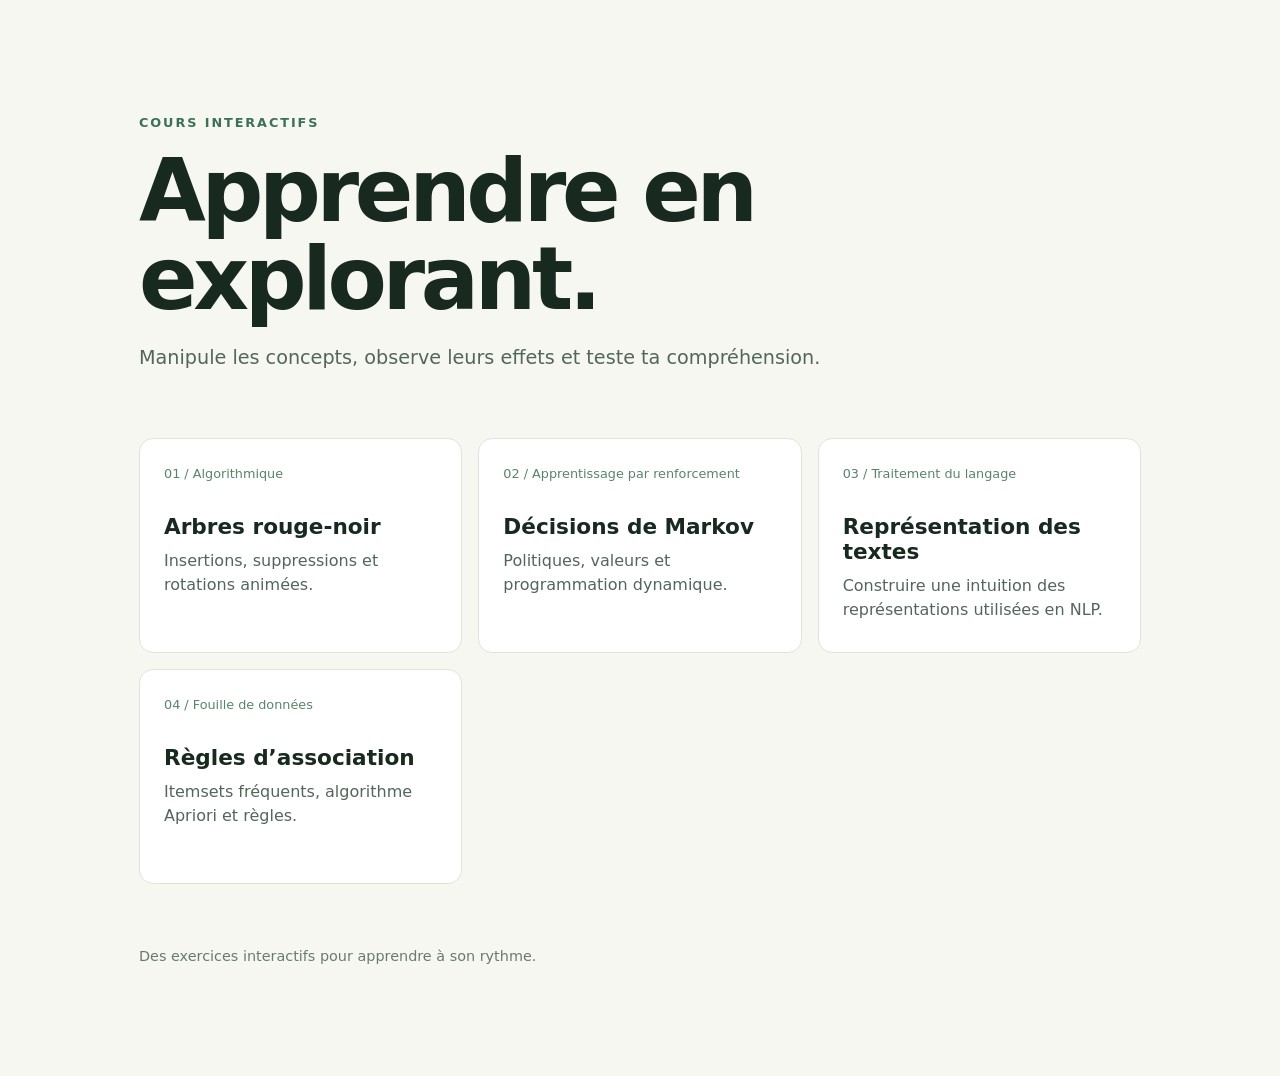
==== index.html @ 18567e79 "Add interactive learning sites and deployment guide" ====
<!doctype html>
<html lang="fr"><head><meta charset="utf-8"><meta name="viewport" content="width=device-width, initial-scale=1"><meta name="description" content="Des cours interactifs pour explorer les algorithmes et l'intelligence artificielle."><title>Apprendre en explorant</title><style>
:root{font-family:system-ui,sans-serif;color:#182920;background:#f6f7f1}*{box-sizing:border-box}body{margin:0}main{max-width:1050px;margin:auto;padding:7rem 1.5rem}header{max-width:720px;margin-bottom:4rem}.label{font-size:.8rem;font-weight:700;letter-spacing:.15em;text-transform:uppercase;color:#3c7156}h1{font-size:clamp(2.8rem,7vw,5.4rem);line-height:1.02;letter-spacing:-.05em;margin:1rem 0}header p{font-size:1.2rem;line-height:1.65;color:#53665b}.grid{display:grid;grid-template-columns:repeat(auto-fit,minmax(240px,1fr));gap:1rem}a.card{display:block;min-height:215px;padding:1.5rem;color:inherit;text-decoration:none;background:#fff;border:1px solid #dce5db;border-radius:14px;transition:transform .2s,border-color .2s}a.card:hover{transform:translateY(-4px);border-color:#559572}a:focus-visible{outline:3px solid #277750;outline-offset:4px}.n{font-size:.8rem;color:#59856a}h2{font-size:1.35rem;margin:2rem 0 .6rem}article p{color:#53665b;line-height:1.5;margin:0}footer{margin-top:4rem;color:#697b70;font-size:.9rem}
</style></head><body><main><header><span class="label">Cours interactifs</span><h1>Apprendre en explorant.</h1><p>Manipule les concepts, observe leurs effets et teste ta compréhension.</p></header><div class="grid"><a class="card" href="arbres-rouge-noir/"><article><span class="n">01 / Algorithmique</span><h2>Arbres rouge-noir</h2><p>Insertions, suppressions et rotations animées.</p></article></a><a class="card" href="markov/"><article><span class="n">02 / Apprentissage par renforcement</span><h2>Décisions de Markov</h2><p>Politiques, valeurs et programmation dynamique.</p></article></a><a class="card" href="nlp/"><article><span class="n">03 / Traitement du langage</span><h2>Représentation des textes</h2><p>Construire une intuition des représentations utilisées en NLP.</p></article></a><a class="card" href="apriori/"><article><span class="n">04 / Fouille de données</span><h2>Règles d’association</h2><p>Itemsets fréquents, algorithme Apriori et règles.</p></article></a></div><footer>Des exercices interactifs pour apprendre à son rythme.</footer></main></body></html>
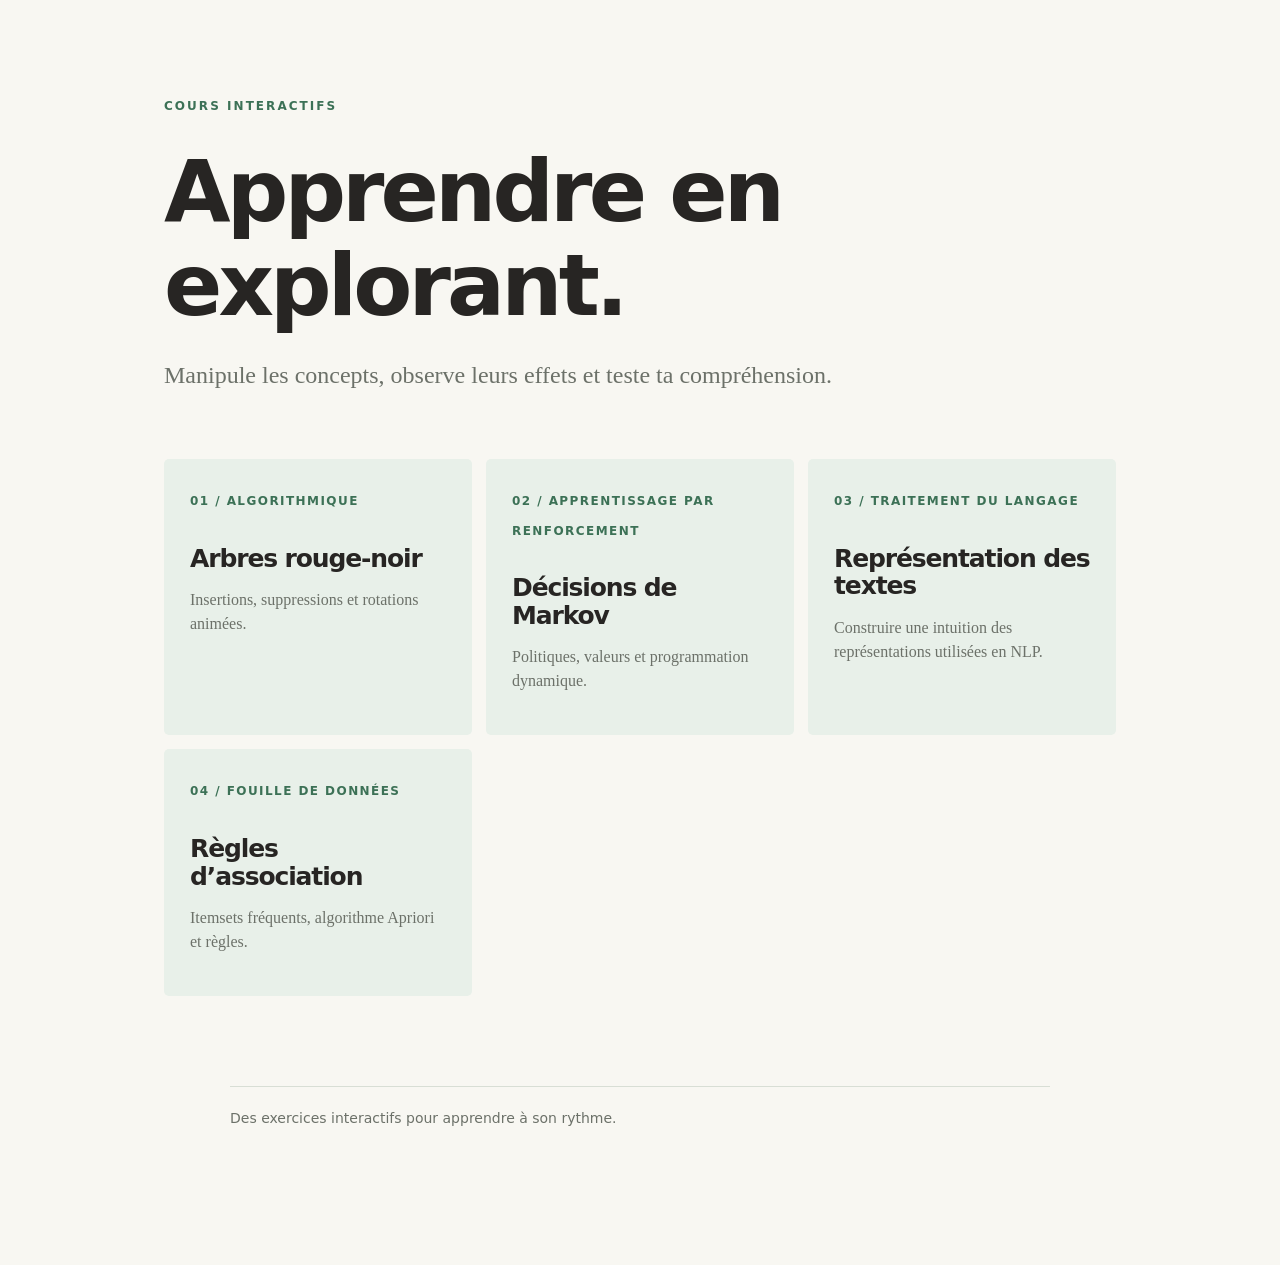
==== commit 97f296e7: "Unify learning site styles" ====
--- a/index.html
+++ b/index.html
@@ -1,4 +1,2 @@
 <!doctype html>
-<html lang="fr"><head><meta charset="utf-8"><meta name="viewport" content="width=device-width, initial-scale=1"><meta name="description" content="Des cours interactifs pour explorer les algorithmes et l'intelligence artificielle."><title>Apprendre en explorant</title><style>
-:root{font-family:system-ui,sans-serif;color:#182920;background:#f6f7f1}*{box-sizing:border-box}body{margin:0}main{max-width:1050px;margin:auto;padding:7rem 1.5rem}header{max-width:720px;margin-bottom:4rem}.label{font-size:.8rem;font-weight:700;letter-spacing:.15em;text-transform:uppercase;color:#3c7156}h1{font-size:clamp(2.8rem,7vw,5.4rem);line-height:1.02;letter-spacing:-.05em;margin:1rem 0}header p{font-size:1.2rem;line-height:1.65;color:#53665b}.grid{display:grid;grid-template-columns:repeat(auto-fit,minmax(240px,1fr));gap:1rem}a.card{display:block;min-height:215px;padding:1.5rem;color:inherit;text-decoration:none;background:#fff;border:1px solid #dce5db;border-radius:14px;transition:transform .2s,border-color .2s}a.card:hover{transform:translateY(-4px);border-color:#559572}a:focus-visible{outline:3px solid #277750;outline-offset:4px}.n{font-size:.8rem;color:#59856a}h2{font-size:1.35rem;margin:2rem 0 .6rem}article p{color:#53665b;line-height:1.5;margin:0}footer{margin-top:4rem;color:#697b70;font-size:.9rem}
-</style></head><body><main><header><span class="label">Cours interactifs</span><h1>Apprendre en explorant.</h1><p>Manipule les concepts, observe leurs effets et teste ta compréhension.</p></header><div class="grid"><a class="card" href="arbres-rouge-noir/"><article><span class="n">01 / Algorithmique</span><h2>Arbres rouge-noir</h2><p>Insertions, suppressions et rotations animées.</p></article></a><a class="card" href="markov/"><article><span class="n">02 / Apprentissage par renforcement</span><h2>Décisions de Markov</h2><p>Politiques, valeurs et programmation dynamique.</p></article></a><a class="card" href="nlp/"><article><span class="n">03 / Traitement du langage</span><h2>Représentation des textes</h2><p>Construire une intuition des représentations utilisées en NLP.</p></article></a><a class="card" href="apriori/"><article><span class="n">04 / Fouille de données</span><h2>Règles d’association</h2><p>Itemsets fréquents, algorithme Apriori et règles.</p></article></a></div><footer>Des exercices interactifs pour apprendre à son rythme.</footer></main></body></html>
+<html lang="fr" data-course="portal"><head><meta charset="utf-8"><meta name="viewport" content="width=device-width, initial-scale=1"><meta name="description" content="Des cours interactifs pour explorer les algorithmes et l'intelligence artificielle."><title>Apprendre en explorant</title><link rel="stylesheet" href="styles.css"></head><body><main><header><span class="label">Cours interactifs</span><h1>Apprendre en explorant.</h1><p>Manipule les concepts, observe leurs effets et teste ta compréhension.</p></header><div class="grid"><a class="card" href="arbres-rouge-noir/"><article><span class="n">01 / Algorithmique</span><h2>Arbres rouge-noir</h2><p>Insertions, suppressions et rotations animées.</p></article></a><a class="card" href="markov/"><article><span class="n">02 / Apprentissage par renforcement</span><h2>Décisions de Markov</h2><p>Politiques, valeurs et programmation dynamique.</p></article></a><a class="card" href="nlp/"><article><span class="n">03 / Traitement du langage</span><h2>Représentation des textes</h2><p>Construire une intuition des représentations utilisées en NLP.</p></article></a><a class="card" href="apriori/"><article><span class="n">04 / Fouille de données</span><h2>Règles d’association</h2><p>Itemsets fréquents, algorithme Apriori et règles.</p></article></a></div><footer>Des exercices interactifs pour apprendre à son rythme.</footer></main></body></html>
--- a/styles.css
+++ b/styles.css
@@ -0,0 +1,260 @@
+/* Composants de arbres-rouge-noir */
+html[data-course="arbres-rouge-noir"]{--ink:#272523;--red:#b73932;--paper:#f8f7f2;--muted:#77716c}
+:where(html[data-course="arbres-rouge-noir"]) *{box-sizing:border-box}
+:where(html[data-course="arbres-rouge-noir"]) body{margin:0;background:var(--paper);color:var(--ink);font:18px/1.65 Georgia,serif}
+:where(html[data-course="arbres-rouge-noir"]) header{padding:26px 7vw;border-bottom:1px solid #ddd;display:flex;justify-content:space-between;font:600 12px/1.4 system-ui;letter-spacing:.14em;text-transform:uppercase}
+:where(html[data-course="arbres-rouge-noir"]) header span{color:var(--red)}
+:where(html[data-course="arbres-rouge-noir"]) main{max-width:820px;margin:auto;padding:0 24px}
+:where(html[data-course="arbres-rouge-noir"]) h1,:where(html[data-course="arbres-rouge-noir"]) h2,:where(html[data-course="arbres-rouge-noir"]) h3{font-family:system-ui;line-height:1.1;letter-spacing:-.045em}
+:where(html[data-course="arbres-rouge-noir"]) h1{font-size:clamp(48px,9vw,86px);margin:24px 0}
+:where(html[data-course="arbres-rouge-noir"]) h2{font-size:clamp(32px,5vw,48px);margin:100px 0 25px}
+:where(html[data-course="arbres-rouge-noir"]) h3{font-size:25px;margin-top:44px}
+:where(html[data-course="arbres-rouge-noir"]) .hero{padding:90px 0 55px}
+:where(html[data-course="arbres-rouge-noir"]) .eyebrow,:where(html[data-course="arbres-rouge-noir"]) .label{font:700 12px system-ui;letter-spacing:.17em;text-transform:uppercase;color:var(--red)}
+:where(html[data-course="arbres-rouge-noir"]) .lead{font-size:24px;max-width:660px;color:#554f49}
+:where(html[data-course="arbres-rouge-noir"]) .rule{border:0;border-top:1px solid #dedbd3;margin:60px 0}
+:where(html[data-course="arbres-rouge-noir"]) .demo{margin:35px -35px;padding:25px 35px 30px;background:#eeede7;border-radius:5px}
+:where(html[data-course="arbres-rouge-noir"]) .demo-head{display:flex;justify-content:space-between;gap:10px;align-items:center;font:600 12px system-ui;letter-spacing:.1em;text-transform:uppercase;color:#6c6660}
+:where(html[data-course="arbres-rouge-noir"]) .canvas{width:100%;height:auto;display:block;min-height:220px}
+:where(html[data-course="arbres-rouge-noir"]) .controls{display:flex;flex-wrap:wrap;gap:8px;align-items:center}
+:where(html[data-course="arbres-rouge-noir"]) button,:where(html[data-course="arbres-rouge-noir"]) input{font:600 14px system-ui;border:1px solid #c8c3b9;border-radius:4px;padding:10px 13px;background:#fff;color:#36312e}
+:where(html[data-course="arbres-rouge-noir"]) button{cursor:pointer}
+:where(html[data-course="arbres-rouge-noir"]) button:hover,:where(html[data-course="arbres-rouge-noir"]) button:focus-visible{border-color:var(--red);color:var(--red)}
+:where(html[data-course="arbres-rouge-noir"]) button.primary{background:#a93630;border-color:#a93630;color:white}
+:where(html[data-course="arbres-rouge-noir"]) input{width:110px}
+:where(html[data-course="arbres-rouge-noir"]) input[type=range]{width:100%;accent-color:var(--red);padding:0}
+:where(html[data-course="arbres-rouge-noir"]) .status{font:15px/1.5 system-ui;margin:15px 0 0;min-height:3em}
+:where(html[data-course="arbres-rouge-noir"]) .callout{border-left:3px solid var(--red);padding:5px 0 5px 22px;margin:35px 0}
+:where(html[data-course="arbres-rouge-noir"]) .formula{text-align:center;font-size:26px;padding:15px}
+:where(html[data-course="arbres-rouge-noir"]) .small{font:14px/1.6 system-ui;color:#6c6660}
+:where(html[data-course="arbres-rouge-noir"]) code,:where(html[data-course="arbres-rouge-noir"]) pre{font-family:ui-monospace,monospace;font-size:.85em}
+:where(html[data-course="arbres-rouge-noir"]) pre{overflow:auto;background:#262625;color:#f2efe9;padding:22px;border-radius:5px;line-height:1.55}
+:where(html[data-course="arbres-rouge-noir"]) .quiz{border-top:1px solid #ccc;padding:22px 0}
+:where(html[data-course="arbres-rouge-noir"]) .quiz button{display:block;width:100%;text-align:left;margin:7px 0}
+:where(html[data-course="arbres-rouge-noir"]) .answer{font:15px/1.5 system-ui}
+:where(html[data-course="arbres-rouge-noir"]) .good{color:#26744e}
+:where(html[data-course="arbres-rouge-noir"]) .bad{color:#a93630}
+:where(html[data-course="arbres-rouge-noir"]) nav{display:flex;gap:16px;flex-wrap:wrap;font:13px system-ui}
+:where(html[data-course="arbres-rouge-noir"]) a{color:#a93630}
+:where(html[data-course="arbres-rouge-noir"]) footer{margin:90px 0 45px;border-top:1px solid #ddd;padding-top:20px}
+:where(html[data-course="arbres-rouge-noir"]) .steps{display:grid;grid-template-columns:repeat(auto-fit,minmax(170px,1fr));gap:12px}
+:where(html[data-course="arbres-rouge-noir"]) .step{background:#efeee9;padding:18px;font:15px/1.5 system-ui}
+:where(html[data-course="arbres-rouge-noir"]) .step b{display:block;color:#a93630}
+:where(html[data-course="arbres-rouge-noir"]) .rolelegend{flex-wrap:wrap;margin-top:12px}
+:where(html[data-course="arbres-rouge-noir"]) .rolelegend i{display:inline-block;width:12px;height:12px;border-radius:50%;margin-right:5px}
+:where(html[data-course="arbres-rouge-noir"]) .legend{display:flex;gap:15px;font:13px system-ui;align-items:center}
+:where(html[data-course="arbres-rouge-noir"]) .dot{display:inline-block;width:12px;height:12px;border-radius:50%;background:#ae3731;margin-right:5px}
+:where(html[data-course="arbres-rouge-noir"]) .dot.black{background:#303132}
+@media(max-width:600px){:where(html[data-course="arbres-rouge-noir"]) .demo{margin:25px -12px;padding:20px 12px}
+:where(html[data-course="arbres-rouge-noir"]) .hero{padding-top:55px}
+:where(html[data-course="arbres-rouge-noir"]) body{font-size:17px}
+:where(html[data-course="arbres-rouge-noir"]) header{padding:20px 24px}
+:where(html[data-course="arbres-rouge-noir"]) .canvas{min-height:160px}}
+
+/* Composants de apriori */
+html[data-course="apriori"]{--ink:#20343c;--muted:#62767b;--paper:#f7f5ef;--teal:#05796d;--gold:#edb356;--red:#b44a48}
+:where(html[data-course="apriori"]) *{box-sizing:border-box}
+:where(html[data-course="apriori"]) body{margin:0;background:var(--paper);color:var(--ink);font:16px/1.65 system-ui,sans-serif}
+:where(html[data-course="apriori"]) nav{position:sticky;top:0;background:#f7f5efed;backdrop-filter:blur(12px);z-index:4;border-bottom:1px solid #dadfd8;padding:12px 5%;display:flex;gap:22px;align-items:center;overflow:auto;white-space:nowrap}
+:where(html[data-course="apriori"]) nav a{color:var(--ink);text-decoration:none;font-size:13px;font-weight:700}
+:where(html[data-course="apriori"]) nav b{color:var(--teal);margin-right:auto}
+:where(html[data-course="apriori"]) .wrap{max-width:1040px;margin:auto;padding:0 28px}
+:where(html[data-course="apriori"]) header{padding:75px 0 50px;display:grid;grid-template-columns:1.1fr .9fr;gap:55px;align-items:center}
+:where(html[data-course="apriori"]) h1{font:600 clamp(44px,7vw,78px)/1.02 Georgia,serif;letter-spacing:-.04em;margin:15px 0 25px}
+:where(html[data-course="apriori"]) h2{font:600 clamp(32px,4vw,45px)/1.1 Georgia,serif;letter-spacing:-.025em;margin:10px 0 22px}
+:where(html[data-course="apriori"]) h3{font-size:20px;margin:25px 0 8px}
+:where(html[data-course="apriori"]) .eyebrow{text-transform:uppercase;letter-spacing:.16em;font-size:11px;font-weight:800;color:var(--teal)}
+:where(html[data-course="apriori"]) .intro{font-size:19px;color:#50666a}
+:where(html[data-course="apriori"]) .hero{background:#dbece6;border-radius:18px;padding:30px;min-height:240px;display:grid;place-content:center;text-align:center}
+:where(html[data-course="apriori"]) .formula{font:600 24px Georgia,serif}
+:where(html[data-course="apriori"]) .hero p{color:#56716b}
+:where(html[data-course="apriori"]) section{padding:65px 0;border-top:1px solid #d9dfd8}
+:where(html[data-course="apriori"]) .narrow{max-width:750px}
+:where(html[data-course="apriori"]) .panel{background:white;border:1px solid #dfe6df;border-radius:16px;padding:24px;margin:22px 0;box-shadow:0 8px 25px #1d4a3510}
+:where(html[data-course="apriori"]) .grid{display:grid;grid-template-columns:1fr 1fr;gap:18px}
+:where(html[data-course="apriori"]) .note{padding:16px 20px;background:#e4f1e9;border-left:4px solid var(--teal);border-radius:4px}
+:where(html[data-course="apriori"]) .warn{background:#fff2dc;border-color:var(--gold)}
+:where(html[data-course="apriori"]) button,:where(html[data-course="apriori"]) select{font:inherit}
+:where(html[data-course="apriori"]) button,:where(html[data-course="apriori"]) .tab{border:1px solid #c9d9d2;border-radius:9px;background:white;color:var(--ink);padding:9px 15px;cursor:pointer}
+:where(html[data-course="apriori"]) button:hover{border-color:var(--teal)}
+:where(html[data-course="apriori"]) button.active,:where(html[data-course="apriori"]) .primary{background:var(--teal);border-color:var(--teal);color:white}
+:where(html[data-course="apriori"]) .controls{display:flex;gap:8px;align-items:center;flex-wrap:wrap;margin:12px 0}
+:where(html[data-course="apriori"]) .controls label{font-weight:700}
+:where(html[data-course="apriori"]) .step{font-size:13px;color:var(--muted)}
+:where(html[data-course="apriori"]) input[type=range]{accent-color:var(--teal);width:min(420px,100%)}
+:where(html[data-course="apriori"]) .tablewrap{overflow:auto}
+:where(html[data-course="apriori"]) table{width:100%;border-collapse:collapse;font-size:14px}
+:where(html[data-course="apriori"]) td,:where(html[data-course="apriori"]) th{text-align:left;border-bottom:1px solid #edf0ed;padding:9px 11px;vertical-align:top}
+:where(html[data-course="apriori"]) th{font-size:12px;color:#617477}
+:where(html[data-course="apriori"]) tr.hit{background:#dff3e8}
+:where(html[data-course="apriori"]) tr.dim{opacity:.45}
+:where(html[data-course="apriori"]) .chip{display:inline-block;background:#e6f2ed;color:#176558;border-radius:30px;padding:3px 9px;margin:2px;font-size:13px;font-weight:700}
+:where(html[data-course="apriori"]) .rare{background:#fbe6e1;color:#9d3f38}
+:where(html[data-course="apriori"]) .pruned{background:#edf0ef;color:#7d8985}
+:where(html[data-course="apriori"]) .stage{animation:arrive .3s ease}
+@keyframes arrive{from{opacity:.4;transform:translateY(6px)}to{opacity:1;transform:translateY(0)}}
+:where(html[data-course="apriori"]) .items{display:flex;flex-wrap:wrap;gap:5px}
+:where(html[data-course="apriori"]) .item{display:inline-grid;place-content:center;min-width:29px;height:29px;padding:0 6px;border-radius:7px;background:#e8efec;color:#46635c;font-weight:700}
+:where(html[data-course="apriori"]) .selected{background:var(--teal);color:white}
+:where(html[data-course="apriori"]) .stats{display:flex;gap:12px;flex-wrap:wrap}
+:where(html[data-course="apriori"]) .stat{flex:1;min-width:130px;background:#f3f6f3;padding:15px;border-radius:10px}
+:where(html[data-course="apriori"]) .stat b{display:block;font-size:25px;color:var(--teal)}
+:where(html[data-course="apriori"]) .small{font-size:13px;color:var(--muted)}
+:where(html[data-course="apriori"]) .answer{display:none;background:#edf7f0;padding:14px;border-radius:8px}
+:where(html[data-course="apriori"]) .answer.show{display:block}
+:where(html[data-course="apriori"]) footer{padding:35px 0 70px;color:var(--muted)}
+@media(max-width:700px){:where(html[data-course="apriori"]) header,:where(html[data-course="apriori"]) .grid{grid-template-columns:1fr}
+:where(html[data-course="apriori"]) header{padding:45px 0}
+:where(html[data-course="apriori"]) section{padding:45px 0}
+:where(html[data-course="apriori"]) nav{gap:14px}}
+
+/* Composants de nlp */
+html[data-course="nlp"]{--ink:#252a32;--blue:#376dc3;--red:#d66251;--gold:#d4a54b;--paper:#faf9f6}
+:where(html[data-course="nlp"]) *{box-sizing:border-box}
+:where(html[data-course="nlp"]) body{margin:0;color:var(--ink);background:var(--paper);font:18px/1.72 Georgia,serif}
+:where(html[data-course="nlp"]) header{padding:90px 20px 60px;text-align:center;background:#f1f2f1}
+:where(html[data-course="nlp"]) header .eyebrow,:where(html[data-course="nlp"]) .kicker{font:700 12px/1.4 system-ui;letter-spacing:.16em;text-transform:uppercase;color:#78828a}
+:where(html[data-course="nlp"]) h1{font-size:clamp(42px,7vw,78px);line-height:1.08;letter-spacing:-.04em;margin:18px 0}
+:where(html[data-course="nlp"]) h2{font-size:38px;line-height:1.2;margin:85px 0 24px}
+:where(html[data-course="nlp"]) h3{font-size:25px;margin-top:45px}
+:where(html[data-course="nlp"]) p{margin:20px 0}
+:where(html[data-course="nlp"]) article{max-width:760px;margin:auto;padding:0 22px 100px}
+:where(html[data-course="nlp"]) a{color:#376dc3}
+:where(html[data-course="nlp"]) nav{font:14px/1.8 system-ui;text-align:center;max-width:800px;margin:30px auto 0}
+:where(html[data-course="nlp"]) nav a{display:inline-block;margin:0 9px}
+:where(html[data-course="nlp"]) .lead{max-width:580px;margin:auto;color:#56606a;font-size:21px}
+:where(html[data-course="nlp"]) .demo{margin:35px -55px;padding:30px 35px;background:#eef1f2;border-radius:4px;font-family:system-ui,sans-serif;font-size:15px;line-height:1.5;overflow:auto}
+:where(html[data-course="nlp"]) .demo h4{font-size:14px;margin:0 0 16px;color:#59646d;letter-spacing:.03em}
+:where(html[data-course="nlp"]) .control{display:flex;align-items:center;gap:15px;flex-wrap:wrap;margin:16px 0}
+:where(html[data-course="nlp"]) input[type=range]{accent-color:var(--blue);flex:1;min-width:130px}
+:where(html[data-course="nlp"]) button,:where(html[data-course="nlp"]) select{font:inherit;border:1px solid #c8d0d5;background:white;padding:8px 13px;border-radius:5px;color:#29333b;cursor:pointer}
+:where(html[data-course="nlp"]) button:hover{border-color:var(--blue)}
+:where(html[data-course="nlp"]) .tokens{display:flex;gap:8px;flex-wrap:wrap;min-height:54px;align-items:center}
+:where(html[data-course="nlp"]) .token{background:#dbe7f8;color:#29518e;padding:7px 12px;border-radius:5px;transition:transform .3s,background .3s}
+:where(html[data-course="nlp"]) .token.active{background:#436fbd;color:white;transform:translateY(-6px)}
+:where(html[data-course="nlp"]) .matrix{border-collapse:separate;border-spacing:5px;margin:15px auto; font:14px system-ui;text-align:center}
+:where(html[data-course="nlp"]) .matrix td,:where(html[data-course="nlp"]) .matrix th{min-width:48px;padding:8px;border-radius:4px}
+:where(html[data-course="nlp"]) .matrix td{background:#fff}
+:where(html[data-course="nlp"]) .matrix .on{background:#b8d0f0}
+:where(html[data-course="nlp"]) .matrix .selected{outline:3px solid #d66251}
+:where(html[data-course="nlp"]) .note{font:15px/1.6 system-ui;color:#58636a;border-left:3px solid #9aadc2;padding-left:17px}
+:where(html[data-course="nlp"]) .formula{text-align:center;font:20px/1.7 Georgia,serif;padding:18px;overflow:auto}
+:where(html[data-course="nlp"]) pre{background:#26313c;color:#edf4f6;padding:22px;border-radius:5px;overflow:auto;font:14px/1.6 monospace}
+:where(html[data-course="nlp"]) .bars{display:grid;gap:12px}
+:where(html[data-course="nlp"]) .barline{display:grid;grid-template-columns:85px 1fr 62px;gap:10px;align-items:center}
+:where(html[data-course="nlp"]) .bar{height:22px;background:#c8d7e4;border-radius:3px;overflow:hidden}
+:where(html[data-course="nlp"]) .bar span{display:block;height:100%;background:#537fbd;transition:width .3s}
+:where(html[data-course="nlp"]) .metrics{display:grid;grid-template-columns:repeat(3,1fr);gap:10px}
+:where(html[data-course="nlp"]) .metrics div{background:white;padding:14px;text-align:center}
+:where(html[data-course="nlp"]) .metrics strong{display:block;font-size:24px;color:var(--blue)}
+:where(html[data-course="nlp"]) .quiz button{display:block;width:100%;text-align:left;margin:8px 0}
+:where(html[data-course="nlp"]) .feedback{font-weight:600;min-height:24px}
+:where(html[data-course="nlp"]) svg{max-width:100%;display:block;margin:auto}
+:where(html[data-course="nlp"]) footer{border-top:1px solid #d7dcde;margin-top:70px;padding-top:25px;font:14px/1.7 system-ui;color:#68757d}
+@media(max-width:800px){:where(html[data-course="nlp"]) .demo{margin:30px -8px;padding:22px 16px}
+:where(html[data-course="nlp"]) .matrix td,:where(html[data-course="nlp"]) .matrix th{min-width:35px;padding:6px}
+:where(html[data-course="nlp"]) header{padding-top:65px}
+:where(html[data-course="nlp"]) .metrics{grid-template-columns:1fr 1fr}}
+
+/* Composants de markov */
+:where(html[data-course="markov"]) pre{overflow:auto;background:#eff2ef;padding:18px;border-radius:6px;font:14px/1.6 monospace}
+:where(html[data-course="markov"]) pre code{background:none;padding:0}
+:where(html[data-course="markov"]) input[type=number]{width:110px;padding:8px;border:1px solid #aebfc3;border-radius:5px}
+html[data-course="markov"]{--ink:#242b30;--muted:#68737b;--blue:#3c7895;--orange:#e78d5f;--paper:#faf9f6}
+:where(html[data-course="markov"]) *{box-sizing:border-box}
+:where(html[data-course="markov"]) body{margin:0;background:var(--paper);color:var(--ink);font:18px/1.7 Georgia,serif}
+:where(html[data-course="markov"]) header,:where(html[data-course="markov"]) main,:where(html[data-course="markov"]) footer{max-width:850px;margin:auto;padding:0 26px}
+:where(html[data-course="markov"]) header{padding-top:72px}
+:where(html[data-course="markov"]) h1,:where(html[data-course="markov"]) h2,:where(html[data-course="markov"]) h3,:where(html[data-course="markov"]) nav,:where(html[data-course="markov"]) button,:where(html[data-course="markov"]) label,:where(html[data-course="markov"]) .eyebrow,:where(html[data-course="markov"]) .small,:where(html[data-course="markov"]) .formula,:where(html[data-course="markov"]) .stats,:where(html[data-course="markov"]) select,:where(html[data-course="markov"]) input{font-family:system-ui,sans-serif}
+:where(html[data-course="markov"]) h1{font-size:clamp(42px,7vw,76px);letter-spacing:-.055em;line-height:1.05;margin:20px 0}
+:where(html[data-course="markov"]) h2{font-size:clamp(30px,5vw,44px);letter-spacing:-.035em;line-height:1.15;margin-top:100px}
+:where(html[data-course="markov"]) h3{font-size:23px;margin-top:50px}
+:where(html[data-course="markov"]) .eyebrow{font-size:12px;letter-spacing:.16em;text-transform:uppercase;color:var(--blue);font-weight:700}
+:where(html[data-course="markov"]) .lead{font-size:22px;max-width:690px;color:#4e5960}
+:where(html[data-course="markov"]) nav{display:flex;gap:18px;flex-wrap:wrap;border-top:1px solid #d5d9d8;border-bottom:1px solid #d5d9d8;padding:14px 0;margin:50px 0;font-size:13px;font-weight:650}
+:where(html[data-course="markov"]) a{color:#326d89}
+:where(html[data-course="markov"]) nav a{text-decoration:none}
+:where(html[data-course="markov"]) p{max-width:700px}
+:where(html[data-course="markov"]) .demo{background:#edf2f2;border:1px solid #dce5e5;border-radius:8px;padding:24px;margin:32px 0;font:15px/1.5 system-ui,sans-serif}
+:where(html[data-course="markov"]) .stage{display:flex;justify-content:center;align-items:center;gap:25px;min-height:170px;flex-wrap:wrap}
+:where(html[data-course="markov"]) .node{width:106px;height:106px;border-radius:50%;border:3px solid #82a8b6;background:#fff;display:grid;place-items:center;text-align:center;font-weight:700;font-size:23px;position:relative}
+:where(html[data-course="markov"]) .node.active{background:#d9edf1;border-color:#287b95;box-shadow:0 0 0 8px #cfe3e8}
+:where(html[data-course="markov"]) .arrow{font-size:24px;color:var(--blue)}
+:where(html[data-course="markov"]) .controls{display:flex;align-items:center;gap:12px;flex-wrap:wrap;margin-top:18px}
+:where(html[data-course="markov"]) button,:where(html[data-course="markov"]) select{background:#fff;border:1px solid #aebfc3;color:#24414b;padding:9px 14px;border-radius:5px;font-size:14px}
+:where(html[data-course="markov"]) button{cursor:pointer}
+:where(html[data-course="markov"]) button.primary{background:#397d91;color:white;border-color:#397d91}
+:where(html[data-course="markov"]) button:hover{filter:brightness(.95)}
+:where(html[data-course="markov"]) input[type=range]{accent-color:#397d91;max-width:230px}
+:where(html[data-course="markov"]) .small{font-size:13px;color:#65747a}
+:where(html[data-course="markov"]) .formula{background:#fff;border-left:3px solid #73a2b0;padding:16px 20px;margin:26px 0;font-size:16px;overflow:auto}
+:where(html[data-course="markov"]) .stats{font-size:14px;display:flex;gap:24px;flex-wrap:wrap;color:#435c64}
+:where(html[data-course="markov"]) .stat strong{display:block;font-size:24px;color:#243b44}
+:where(html[data-course="markov"]) .bar{height:16px;background:#d6e0e0;border-radius:10px;overflow:hidden;display:flex;margin:10px 0}
+:where(html[data-course="markov"]) .bar i{display:block;background:#4d8fa2}
+:where(html[data-course="markov"]) .bar i+ i{background:#e39368}
+:where(html[data-course="markov"]) .note{border-left:3px solid var(--orange);padding-left:19px;color:#5b6161}
+:where(html[data-course="markov"]) .quiz{border-top:1px solid #d8dfdd;padding:23px 0}
+:where(html[data-course="markov"]) .quiz p{font-size:18px;margin:0 0 12px}
+:where(html[data-course="markov"]) .answer{display:none;padding:13px;background:#e5f1ed;margin-top:12px;font:15px/1.5 system-ui}
+:where(html[data-course="markov"]) .answer.show{display:block}
+:where(html[data-course="markov"]) footer{padding-top:100px;padding-bottom:90px;color:#69777a;font:13px/1.7 system-ui}
+:where(html[data-course="markov"]) code{background:#eef1ef;padding:2px 5px}
+:where(html[data-course="markov"]) .tag{color:var(--blue);font:700 12px system-ui;letter-spacing:.12em}
+:where(html[data-course="markov"]) canvas{width:100%;height:170px}
+@media(max-width:600px){:where(html[data-course="markov"]) body{font-size:17px}
+:where(html[data-course="markov"]) .demo{padding:16px}
+:where(html[data-course="markov"]) .node{width:82px;height:82px}
+:where(html[data-course="markov"]) .stage{gap:12px}
+:where(html[data-course="markov"]) header{padding-top:42px}}
+
+/* Base commune : typographie, rythme, surfaces et contrôles. */
+html[data-course="arbres-rouge-noir"] {--accent:#a93630;--surface:#eeede7;--paper:#f8f7f2;--ink:#272523;--muted:#6c6660;--line:#d8d5ce}
+html[data-course="apriori"] {--accent:#05796d;--surface:#e6f0eb;--paper:#f8f7f2;--ink:#20343c;--muted:#62767b;--line:#d6e1db}
+html[data-course="nlp"] {--accent:#376dc3;--surface:#e9eef5;--paper:#f8f7f2;--ink:#252a32;--muted:#66717d;--line:#d5dce5}
+html[data-course="markov"] {--accent:#397d91;--surface:#e8f0f1;--paper:#f8f7f2;--ink:#242b30;--muted:#68737b;--line:#d4dfe0}
+html * {box-sizing:border-box}
+html body {margin:0;background:var(--paper);color:var(--ink);font:18px/1.65 Georgia,serif}
+html h1,html h2,html h3 {font-family:system-ui,sans-serif;line-height:1.1;letter-spacing:-.045em}
+html h1 {font-size:clamp(48px,9vw,86px);margin:24px 0}
+html h2 {font-size:clamp(32px,5vw,48px);margin:100px 0 25px}
+html h3 {font-size:25px;margin-top:44px}
+html a {color:var(--accent)}
+html main,html article {max-width:820px;margin:auto;padding:0 24px}
+html[data-course="nlp"] header,html[data-course="markov"] header {max-width:820px;margin:auto;padding:90px 24px 55px;text-align:left;background:transparent}
+html[data-course="apriori"] main.wrap {max-width:820px;padding:0 24px}
+html[data-course="apriori"] header {display:block;padding:90px 0 55px}
+html[data-course="apriori"] header .hero {margin-top:35px;min-height:0;text-align:left;display:block;padding:25px 35px 30px;background:var(--surface);border-radius:5px}
+html[data-course="apriori"] section {padding:0;border:0}
+html[data-course="apriori"] nav {position:static;background:transparent;backdrop-filter:none;border-bottom:1px solid var(--line);padding:26px 7vw;overflow:auto}
+html nav {font:13px/1.5 system-ui,sans-serif}
+html[data-course="nlp"] nav,html[data-course="markov"] nav {display:flex;gap:16px;flex-wrap:wrap;border:0;text-align:left;padding:0;margin:28px 0 0}
+html[data-course="nlp"] nav a {margin:0}
+html .eyebrow,html .label,html .tag,html .kicker {font:700 12px/1.4 system-ui,sans-serif;letter-spacing:.17em;text-transform:uppercase;color:var(--accent)}
+html .lead,html .intro {font:24px/1.55 Georgia,serif;color:var(--muted);max-width:660px;margin:20px 0}
+html .demo,html .panel {margin:35px 0;padding:25px 35px 30px;background:var(--surface);border:0;border-radius:5px;box-shadow:none}
+html .controls,html .control {display:flex;flex-wrap:wrap;gap:8px;align-items:center}
+html button,html select,html input {font:600 14px/1.4 system-ui,sans-serif;border:1px solid var(--line);border-radius:4px;padding:10px 13px;background:#fff;color:var(--ink)}
+html button {cursor:pointer}
+html button:hover,html button:focus-visible {border-color:var(--accent);color:var(--accent)}
+html button.primary,html button.active,html .primary {background:var(--accent);border-color:var(--accent);color:#fff}
+html input[type=range] {accent-color:var(--accent);padding:0}
+html .small {font:14px/1.6 system-ui,sans-serif;color:var(--muted)}
+html .note,html .callout {border-left:3px solid var(--accent);padding:5px 0 5px 22px;margin:35px 0;background:transparent;border-radius:0}
+html pre {overflow:auto;background:#262625;color:#f2efe9;padding:22px;border-radius:5px;font:14px/1.55 ui-monospace,monospace}
+html footer {max-width:820px;margin:90px auto 45px;border-top:1px solid var(--line);padding:20px 0 0;color:var(--muted);font:14px/1.6 system-ui,sans-serif}
+html .quiz {border-top:1px solid var(--line);padding:22px 0}
+html :focus-visible {outline:3px solid var(--accent);outline-offset:3px}
+@media(max-width:700px){html body{font-size:17px}html .demo,html .panel{margin:25px -12px;padding:20px 12px}html[data-course="nlp"] header,html[data-course="markov"] header{padding-top:55px}html[data-course="apriori"] header{padding-top:55px}html[data-course="apriori"] .grid{grid-template-columns:1fr}html h1{font-size:clamp(42px,11vw,64px)}html footer{margin-left:24px;margin-right:24px}}
+
+/* Portail */
+html[data-course="portal"] {--accent:#3c7156;--surface:#e8f0e9;--paper:#f8f7f2;--ink:#272523;--muted:#6c7169;--line:#d8ded5}
+html[data-course="portal"] main{max-width:1000px;padding:90px 24px}
+html[data-course="portal"] header{max-width:720px;margin-bottom:65px}
+html[data-course="portal"] header p{font:24px/1.55 Georgia,serif;color:var(--muted)}
+html[data-course="portal"] .grid{display:grid;grid-template-columns:repeat(auto-fit,minmax(230px,1fr));gap:14px}
+html[data-course="portal"] a.card{display:block;min-height:210px;padding:25px;color:var(--ink);text-decoration:none;background:var(--surface);border:1px solid transparent;border-radius:5px;transition:transform .2s,border-color .2s}
+html[data-course="portal"] a.card:hover{transform:translateY(-4px);border-color:var(--accent)}
+html[data-course="portal"] h2{font-size:25px;margin:30px 0 12px}
+html[data-course="portal"] article{padding:0} html[data-course="portal"] article p{font-size:16px;line-height:1.5;color:var(--muted)}
+html[data-course="portal"] .n {font:700 12px system-ui;letter-spacing:.12em;text-transform:uppercase;color:var(--accent)}
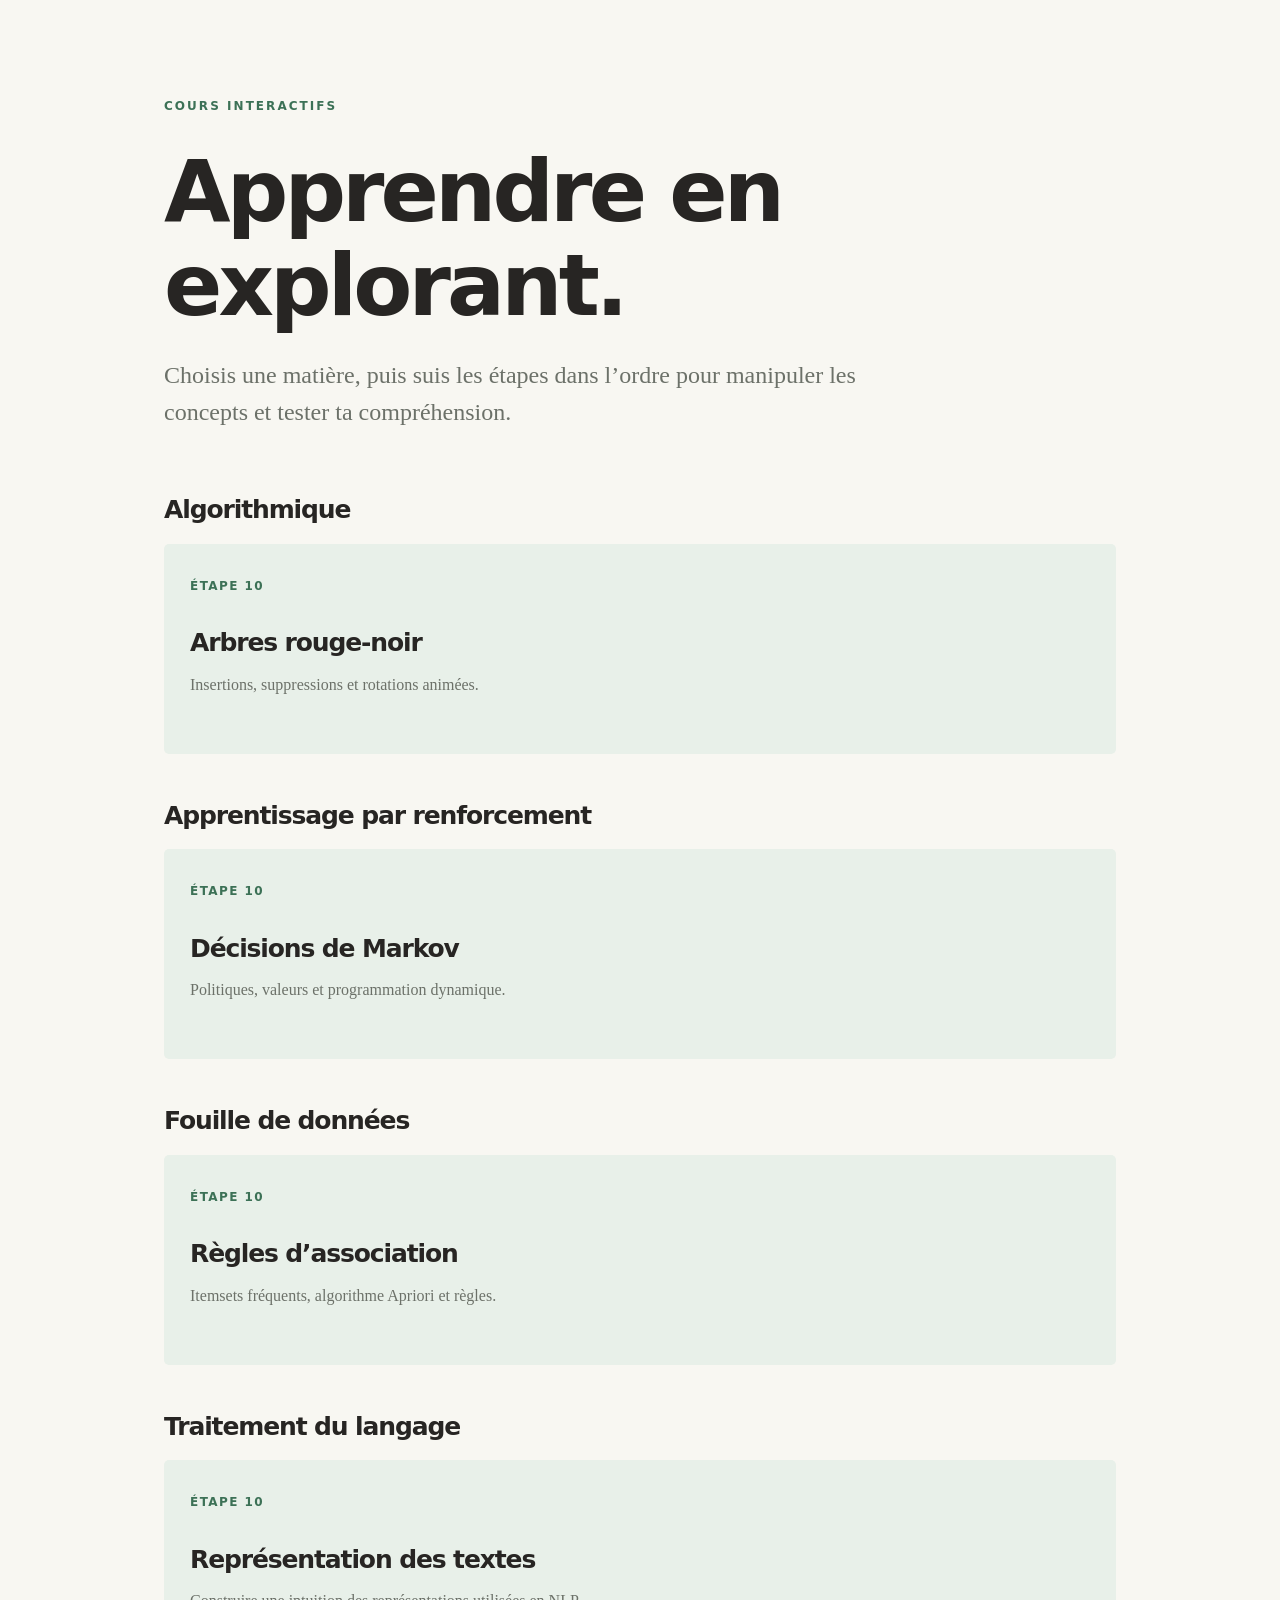
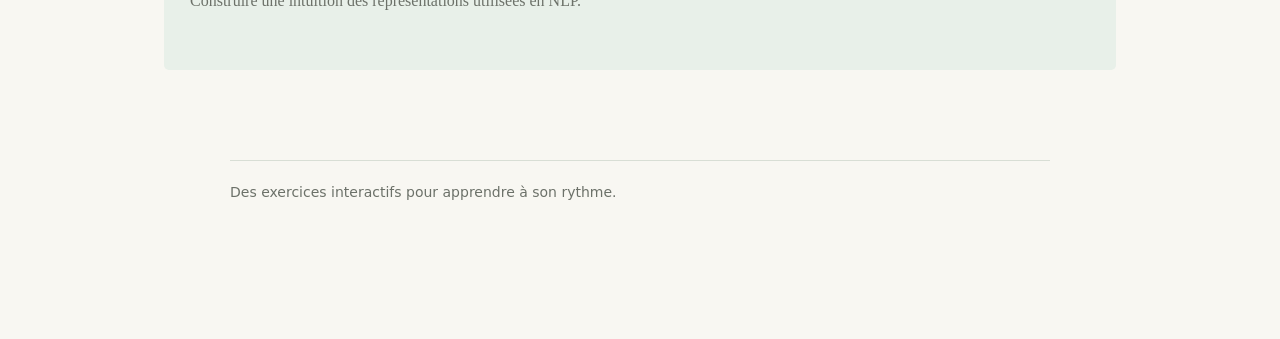
==== commit e3ecadef: "Generate categorized learning portal and deploy with Nginx" ====
--- a/index.html
+++ b/index.html
@@ -1,2 +1,31 @@
 <!doctype html>
-<html lang="fr" data-course="portal"><head><meta charset="utf-8"><meta name="viewport" content="width=device-width, initial-scale=1"><meta name="description" content="Des cours interactifs pour explorer les algorithmes et l'intelligence artificielle."><title>Apprendre en explorant</title><link rel="stylesheet" href="styles.css"></head><body><main><header><span class="label">Cours interactifs</span><h1>Apprendre en explorant.</h1><p>Manipule les concepts, observe leurs effets et teste ta compréhension.</p></header><div class="grid"><a class="card" href="arbres-rouge-noir/"><article><span class="n">01 / Algorithmique</span><h2>Arbres rouge-noir</h2><p>Insertions, suppressions et rotations animées.</p></article></a><a class="card" href="markov/"><article><span class="n">02 / Apprentissage par renforcement</span><h2>Décisions de Markov</h2><p>Politiques, valeurs et programmation dynamique.</p></article></a><a class="card" href="nlp/"><article><span class="n">03 / Traitement du langage</span><h2>Représentation des textes</h2><p>Construire une intuition des représentations utilisées en NLP.</p></article></a><a class="card" href="apriori/"><article><span class="n">04 / Fouille de données</span><h2>Règles d’association</h2><p>Itemsets fréquents, algorithme Apriori et règles.</p></article></a></div><footer>Des exercices interactifs pour apprendre à son rythme.</footer></main></body></html>
+<!-- Generated from courses.json by scripts/build.py; do not edit manually. -->
+<html lang="fr" data-course="portal">
+<head><meta charset="utf-8"><meta name="viewport" content="width=device-width, initial-scale=1">
+<meta name="description" content="Des cours interactifs classés par matière et par ordre d’apprentissage.">
+<title>Apprendre en explorant</title><link rel="stylesheet" href="styles.css"></head>
+<body><main><header><span class="label">Cours interactifs</span>
+<h1>Apprendre en explorant.</h1>
+<p>Choisis une matière, puis suis les étapes dans l’ordre pour manipuler les concepts et tester ta compréhension.</p>
+</header><section aria-labelledby="category-0">
+<h2 id="category-0">Algorithmique</h2>
+<ol class="grid"><li><a class="card" href="arbres-rouge-noir/">
+<span class="n">Étape 10</span>
+<h3>Arbres rouge-noir</h3><p>Insertions, suppressions et rotations animées.</p>
+</a></li></ol></section><section aria-labelledby="category-1">
+<h2 id="category-1">Apprentissage par renforcement</h2>
+<ol class="grid"><li><a class="card" href="markov/">
+<span class="n">Étape 10</span>
+<h3>Décisions de Markov</h3><p>Politiques, valeurs et programmation dynamique.</p>
+</a></li></ol></section><section aria-labelledby="category-2">
+<h2 id="category-2">Fouille de données</h2>
+<ol class="grid"><li><a class="card" href="apriori/">
+<span class="n">Étape 10</span>
+<h3>Règles d’association</h3><p>Itemsets fréquents, algorithme Apriori et règles.</p>
+</a></li></ol></section><section aria-labelledby="category-3">
+<h2 id="category-3">Traitement du langage</h2>
+<ol class="grid"><li><a class="card" href="nlp/">
+<span class="n">Étape 10</span>
+<h3>Représentation des textes</h3><p>Construire une intuition des représentations utilisées en NLP.</p>
+</a></li></ol></section>
+<footer>Des exercices interactifs pour apprendre à son rythme.</footer></main></body></html>
--- a/styles.css
+++ b/styles.css
@@ -255,6 +255,10 @@
 html[data-course="portal"] .grid{display:grid;grid-template-columns:repeat(auto-fit,minmax(230px,1fr));gap:14px}
 html[data-course="portal"] a.card{display:block;min-height:210px;padding:25px;color:var(--ink);text-decoration:none;background:var(--surface);border:1px solid transparent;border-radius:5px;transition:transform .2s,border-color .2s}
 html[data-course="portal"] a.card:hover{transform:translateY(-4px);border-color:var(--accent)}
-html[data-course="portal"] h2{font-size:25px;margin:30px 0 12px}
-html[data-course="portal"] article{padding:0} html[data-course="portal"] article p{font-size:16px;line-height:1.5;color:var(--muted)}
+html[data-course="portal"] section{margin:48px 0}
+html[data-course="portal"] h2{font-size:25px;margin:0 0 20px}
+html[data-course="portal"] h3{font-size:25px;margin:30px 0 12px}
+html[data-course="portal"] ol{list-style:none;padding:0}
+html[data-course="portal"] .card p{font-size:16px;line-height:1.5;color:var(--muted)}
+html[data-course="portal"] a.card:focus-visible{outline:3px solid var(--accent);outline-offset:4px}
 html[data-course="portal"] .n {font:700 12px system-ui;letter-spacing:.12em;text-transform:uppercase;color:var(--accent)}
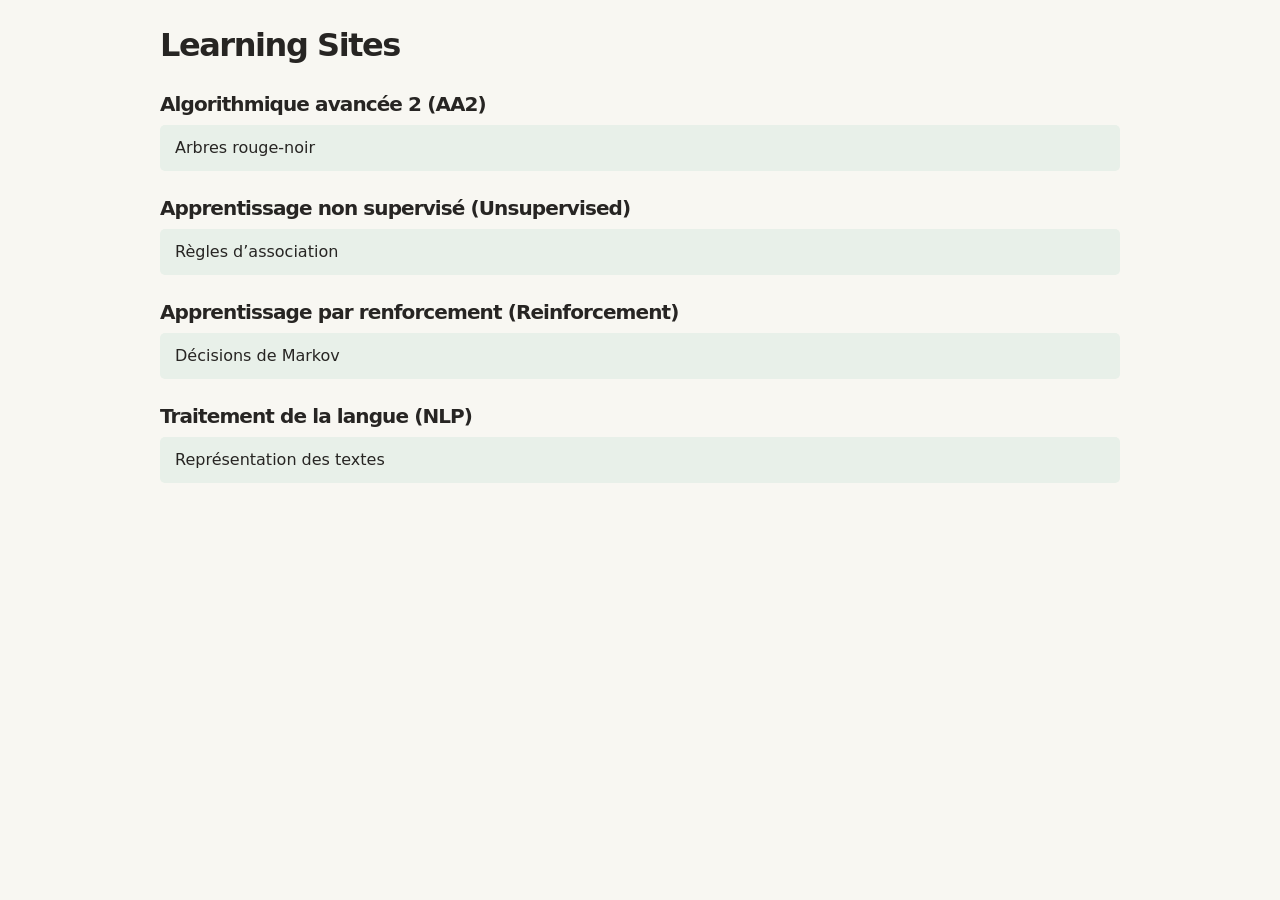
==== commit 8407ae23: "Initial sanitized source snapshot" ====
--- a/index.html
+++ b/index.html
@@ -2,30 +2,15 @@
 <!-- Generated from courses.json by scripts/build.py; do not edit manually. -->
 <html lang="fr" data-course="portal">
 <head><meta charset="utf-8"><meta name="viewport" content="width=device-width, initial-scale=1">
-<meta name="description" content="Des cours interactifs classés par matière et par ordre d’apprentissage.">
-<title>Apprendre en explorant</title><link rel="stylesheet" href="styles.css"></head>
-<body><main><header><span class="label">Cours interactifs</span>
-<h1>Apprendre en explorant.</h1>
-<p>Choisis une matière, puis suis les étapes dans l’ordre pour manipuler les concepts et tester ta compréhension.</p>
-</header><section aria-labelledby="category-0">
-<h2 id="category-0">Algorithmique</h2>
-<ol class="grid"><li><a class="card" href="arbres-rouge-noir/">
-<span class="n">Étape 10</span>
-<h3>Arbres rouge-noir</h3><p>Insertions, suppressions et rotations animées.</p>
-</a></li></ol></section><section aria-labelledby="category-1">
-<h2 id="category-1">Apprentissage par renforcement</h2>
-<ol class="grid"><li><a class="card" href="markov/">
-<span class="n">Étape 10</span>
-<h3>Décisions de Markov</h3><p>Politiques, valeurs et programmation dynamique.</p>
-</a></li></ol></section><section aria-labelledby="category-2">
-<h2 id="category-2">Fouille de données</h2>
-<ol class="grid"><li><a class="card" href="apriori/">
-<span class="n">Étape 10</span>
-<h3>Règles d’association</h3><p>Itemsets fréquents, algorithme Apriori et règles.</p>
-</a></li></ol></section><section aria-labelledby="category-3">
-<h2 id="category-3">Traitement du langage</h2>
-<ol class="grid"><li><a class="card" href="nlp/">
-<span class="n">Étape 10</span>
-<h3>Représentation des textes</h3><p>Construire une intuition des représentations utilisées en NLP.</p>
-</a></li></ol></section>
-<footer>Des exercices interactifs pour apprendre à son rythme.</footer></main></body></html>
+<title>Learning Sites</title><link rel="stylesheet" href="styles.css"></head>
+<body><main><header><h1>Learning Sites</h1></header>
+<section aria-labelledby="category-0">
+<h2 id="category-0">Algorithmique avancée 2 (AA2)</h2>
+<ul class="grid"><li><a class="card" href="arbres-rouge-noir/">Arbres rouge-noir</a></li></ul></section><section aria-labelledby="category-1">
+<h2 id="category-1">Apprentissage non supervisé (Unsupervised)</h2>
+<ul class="grid"><li><a class="card" href="apriori/">Règles d’association</a></li></ul></section><section aria-labelledby="category-2">
+<h2 id="category-2">Apprentissage par renforcement (Reinforcement)</h2>
+<ul class="grid"><li><a class="card" href="markov/">Décisions de Markov</a></li></ul></section><section aria-labelledby="category-3">
+<h2 id="category-3">Traitement de la langue (NLP)</h2>
+<ul class="grid"><li><a class="card" href="nlp/">Représentation des textes</a></li></ul></section>
+</main></body></html>
--- a/styles.css
+++ b/styles.css
@@ -249,16 +249,12 @@
 
 /* Portail */
 html[data-course="portal"] {--accent:#3c7156;--surface:#e8f0e9;--paper:#f8f7f2;--ink:#272523;--muted:#6c7169;--line:#d8ded5}
-html[data-course="portal"] main{max-width:1000px;padding:90px 24px}
-html[data-course="portal"] header{max-width:720px;margin-bottom:65px}
-html[data-course="portal"] header p{font:24px/1.55 Georgia,serif;color:var(--muted)}
-html[data-course="portal"] .grid{display:grid;grid-template-columns:repeat(auto-fit,minmax(230px,1fr));gap:14px}
-html[data-course="portal"] a.card{display:block;min-height:210px;padding:25px;color:var(--ink);text-decoration:none;background:var(--surface);border:1px solid transparent;border-radius:5px;transition:transform .2s,border-color .2s}
-html[data-course="portal"] a.card:hover{transform:translateY(-4px);border-color:var(--accent)}
-html[data-course="portal"] section{margin:48px 0}
-html[data-course="portal"] h2{font-size:25px;margin:0 0 20px}
-html[data-course="portal"] h3{font-size:25px;margin:30px 0 12px}
-html[data-course="portal"] ol{list-style:none;padding:0}
-html[data-course="portal"] .card p{font-size:16px;line-height:1.5;color:var(--muted)}
+html[data-course="portal"] main{max-width:1000px;padding:28px 20px}
+html[data-course="portal"] header{margin-bottom:28px}
+html[data-course="portal"] h1{font-size:32px;margin:0}
+html[data-course="portal"] .grid{display:grid;grid-template-columns:repeat(auto-fit,minmax(min(230px,100%),1fr));gap:8px;list-style:none;padding:0;margin:0}
+html[data-course="portal"] a.card{display:block;padding:10px 14px;font:16px/1.5 system-ui,sans-serif;color:var(--ink);text-decoration:none;background:var(--surface);border:1px solid transparent;border-radius:5px}
+html[data-course="portal"] a.card:hover{border-color:var(--accent)}
+html[data-course="portal"] section{margin:24px 0}
+html[data-course="portal"] h2{font-size:20px;line-height:1.3;margin:0 0 8px}
 html[data-course="portal"] a.card:focus-visible{outline:3px solid var(--accent);outline-offset:4px}
-html[data-course="portal"] .n {font:700 12px system-ui;letter-spacing:.12em;text-transform:uppercase;color:var(--accent)}
